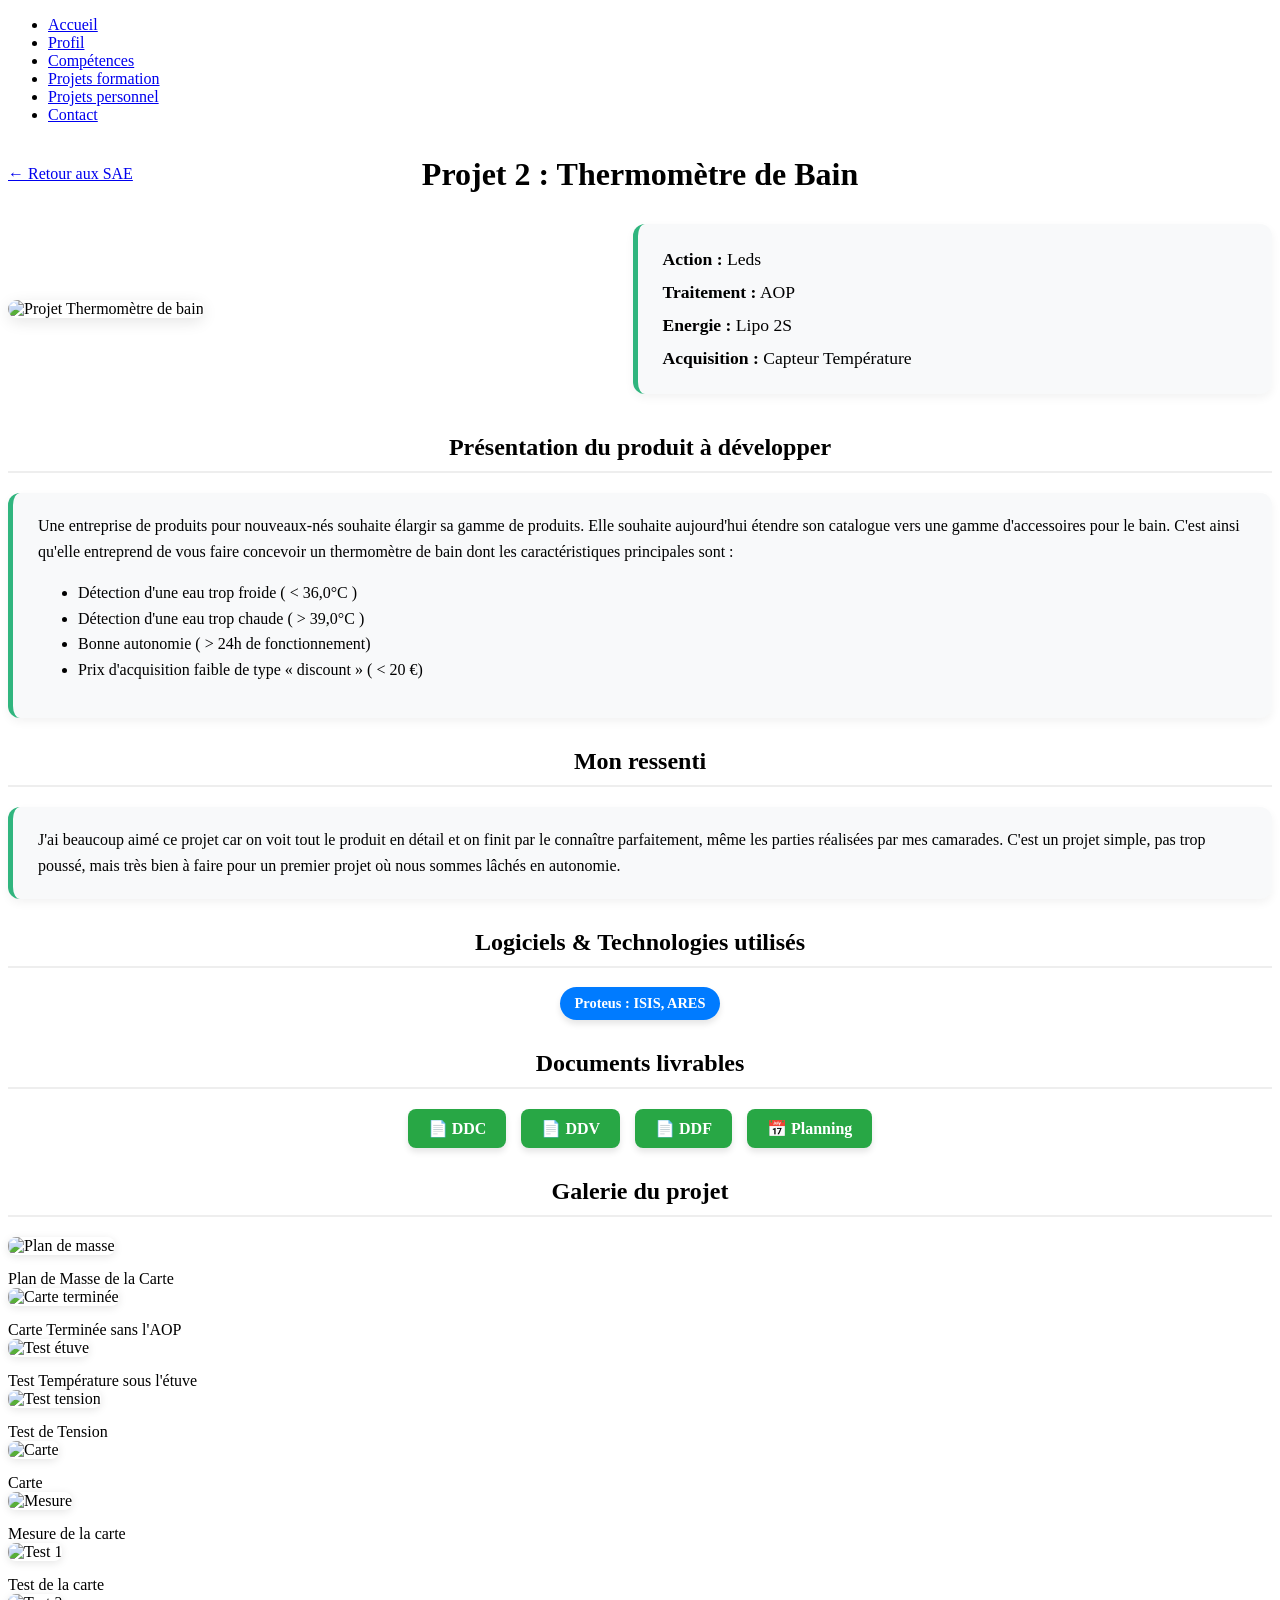
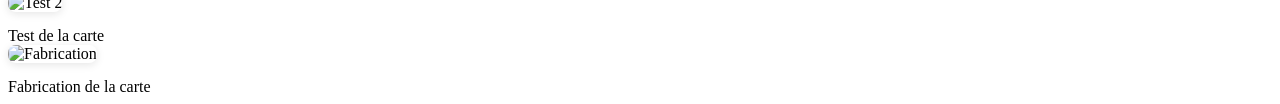
==== projet-thermometre.html @ 76d34338 "Add files via upload" ====
<!DOCTYPE html>
<html lang="fr">
<head>
    <meta charset="UTF-8">
    <meta name="viewport" content="width=device-width, initial-scale=1.0">
    <title>Projet 2 : Thermomètre de Bain</title>
    <link rel="stylesheet" href="style.css">
    
    <style>
        /* --- ANIMATIONS --- */
        @keyframes fadeInUp {
            from {
                opacity: 0;
                transform: translateY(30px);
            }
            to {
                opacity: 1;
                transform: translateY(0);
            }
        }

        .anime-section {
            opacity: 0;
            animation: fadeInUp 0.8s ease-out forwards;
        }
        .delay-1 { animation-delay: 0.2s; }
        .delay-2 { animation-delay: 0.4s; }
        .delay-3 { animation-delay: 0.6s; }
        .delay-4 { animation-delay: 0.8s; }

        /* --- EN-TÊTE : Bouton à gauche et Titre centré au milieu --- */
        .header-projet {
            position: relative;
            display: flex;
            justify-content: center;
            align-items: center;
            margin-top: 30px;
            margin-bottom: 30px;
            min-height: 40px;
        }

        .header-projet .bouton-retour {
            position: absolute;
            left: 0;
        }

        .header-projet h1 {
            margin: 0;
            text-align: center;
        }

        .section-detail h2 {
            text-align: center;
            margin-top: 30px;
            padding-bottom: 10px;
            border-bottom: 2px solid #eee;
        }

        /* --- BLOC INTRO (Image à gauche, Infos à droite) --- */
        .intro-projet {
            display: flex;
            align-items: center;
            gap: 40px;
            margin-bottom: 40px;
        }

        .intro-image {
            flex: 1;
        }

        .intro-image .image-projet-large {
            margin-bottom: 0;
        }

        .projet-info-cles {
            flex: 1;
            background-color: #f8f9fa;
            padding: 25px;
            border-radius: 12px;
            box-shadow: 0 4px 10px rgba(0, 0, 0, 0.05);
            border-left: 5px solid #30b57e;
        }

        .projet-info-cles ul {
            list-style-type: none;
            padding: 0;
            margin: 0;
            text-align: left !important;
        }

        .projet-info-cles li {
            margin-bottom: 12px;
            font-size: 1.1em;
        }

        .projet-info-cles li:last-child {
            margin-bottom: 0;
        }

        /* --- DESIGN DES BLOCS DE TEXTE --- */
        .bloc-texte {
            background-color: #f8f9fa;
            padding: 20px 25px;
            border-radius: 12px;
            box-shadow: 0 4px 10px rgba(0, 0, 0, 0.05);
            border-left: 5px solid #30b57e;
            margin-bottom: 20px;
            line-height: 1.6;
            text-align: left;
        }

        .bloc-texte p {
            margin-top: 0;
            margin-bottom: 15px;
        }
        
        .bloc-texte p:last-child {
            margin-bottom: 0;
        }

        /* --- TAGS (LOGICIELS) --- */
        .tags-container {
            display: flex;
            flex-wrap: wrap;
            gap: 10px;
            margin-bottom: 20px;
            justify-content: center;
        }
        
        .tag {
            background-color: #007BFF;
            color: white;
            padding: 8px 15px;
            border-radius: 20px;
            font-size: 0.9em;
            font-weight: bold;
            transition: transform 0.3s ease, background-color 0.3s ease;
            box-shadow: 0 4px 6px rgba(0,0,0,0.1);
        }
        
        .tag:hover {
            transform: scale(1.1);
            background-color: #0056b3;
        }

        /* --- DOCUMENTS (BOUTONS) --- */
        .documents-grid {
            display: flex;
            flex-wrap: wrap;
            gap: 15px;
            margin-bottom: 30px;
            justify-content: center;
        }
        
        .doc-btn {
            display: flex;
            align-items: center;
            justify-content: center;
            background-color: #28a745;
            color: white;
            text-decoration: none;
            padding: 10px 20px;
            border-radius: 8px;
            font-weight: bold;
            transition: all 0.3s ease;
            box-shadow: 0 4px 6px rgba(0,0,0,0.1);
        }
        
        .doc-btn:hover {
            background-color: #1e7e34;
            transform: translateY(-3px);
            box-shadow: 0 6px 12px rgba(0,0,0,0.15);
        }

        /* --- IMAGES ET MEDIAS --- */
        .image-projet-large {
            max-width: 100%;
            height: auto;
            border-radius: 10px;
            box-shadow: 0 4px 15px rgba(0,0,0,0.1);
            margin-bottom: 20px;
        }
        
        .galerie-media img, .galerie-media video {
            max-width: 100%;
            border-radius: 8px;
            margin-bottom: 15px;
            box-shadow: 0 2px 8px rgba(0,0,0,0.1);
        }

        /* --- RESPONSIVE : Pour les écrans de smartphones --- */
        @media (max-width: 768px) {
            .header-projet {
                flex-direction: column;
                position: static;
                gap: 15px;
            }
            .header-projet .bouton-retour {
                position: static;
            }
            .header-projet h1 {
                text-align: center;
            }
            .intro-projet {
                flex-direction: column;
                gap: 20px;
            }
        }

    </style>
</head>
<body>

    <nav class="navbar">
        <ul>
            <li><a href="index.html" >Accueil</a></li>
            <li><a href="profil.html">Profil</a></li>
            <li><a href="competences.html">Compétences</a></li>
            <li><a href="sae.html"class="actif">Projets formation</a></li>
            <li><a href="projets-perso.html">Projets personnel</a></li>
            <li><a href="contact.html">Contact</a></li>
        </ul>
    </nav>

    <main class="conteneur-detail">
        
        <div class="header-projet anime-section">
            <a href="sae.html" class="bouton-retour">← Retour aux SAE</a>
            <h1>Projet 2 : Thermomètre de Bain</h1>
        </div>
        
        <section class="section-detail">
            
            <div class="intro-projet anime-section delay-1">
                <div class="intro-image">
                    <img src="tdb.png" alt="Projet Thermomètre de bain" class="image-projet-large">
                </div>
                
                <div class="projet-info-cles">
                    <ul>
                        <li><strong>Action :</strong> Leds</li>
                        <li><strong>Traitement :</strong> AOP</li>
                        <li><strong>Energie :</strong> Lipo 2S</li>
                        <li><strong>Acquisition :</strong> Capteur Température</li>
                    </ul>
                </div>
            </div>

            <div class="anime-section delay-2">
                <h2>Présentation du produit à développer</h2>
                <div class="bloc-texte">
                    <p>Une entreprise de produits pour nouveaux-nés souhaite élargir sa gamme de produits. Elle souhaite aujourd'hui étendre son catalogue vers une gamme d'accessoires pour le bain. C'est ainsi qu'elle entreprend de vous faire concevoir un thermomètre de bain dont les caractéristiques principales sont :</p>
                    <ul>
                        <li>Détection d'une eau trop froide ( &lt; 36,0°C )</li>
                        <li>Détection d'une eau trop chaude ( &gt; 39,0°C )</li>
                        <li>Bonne autonomie ( &gt; 24h de fonctionnement)</li>
                        <li>Prix d'acquisition faible de type « discount » ( &lt; 20 €)</li>
                    </ul>
                </div>
            </div>

            <div class="anime-section delay-3">
                <h2>Mon ressenti</h2>
                <div class="bloc-texte">
                    <p>J'ai beaucoup aimé ce projet car on voit tout le produit en détail et on finit par le connaître parfaitement, même les parties réalisées par mes camarades. C'est un projet simple, pas trop poussé, mais très bien à faire pour un premier projet où nous sommes lâchés en autonomie.</p>
                </div>
            </div>

            <div class="anime-section delay-3">
                <h2>Logiciels & Technologies utilisés</h2>
                <div class="tags-container">
                    <span class="tag">Proteus : ISIS, ARES</span>
                </div>
            </div>

            <div class="anime-section delay-3">
                <h2>Documents livrables</h2>
                <div class="documents-grid">
                    <a href="DDC_TDB.docx" target="_blank" class="doc-btn">📄 DDC</a>
                    <a href="DDV_TDB.docx" target="_blank" class="doc-btn">📄 DDV</a>
                    <a href="DDF_TDB.docx" target="_blank" class="doc-btn">📄 DDF</a>
                    <a href="planningtdb.xlsx" target="_blank" class="doc-btn">📅 Planning</a>
                </div>
            </div>

            <div class="anime-section delay-4">
                <h2>Galerie du projet</h2>
                <div class="galerie-media">
                    
                    <div class="conteneur-image">
                        <img src="fabrication-projet2-planmasse.jpeg" alt="Plan de masse">
                        <div class="description-image">Plan de Masse de la Carte</div>
                    </div>

                    <div class="conteneur-image">
                        <img src="projet2-1.jpeg" alt="Carte terminée">
                        <div class="description-image">Carte Terminée sans l'AOP</div>
                    </div>                
                    
                    <div class="conteneur-image">
                        <img src="projet2-2.jpeg" alt="Test étuve">
                        <div class="description-image">Test Température sous l'étuve</div>
                    </div>                 
                    
                    <div class="conteneur-image">
                        <img src="projet2-3.jpeg" alt="Test tension">
                        <div class="description-image">Test de Tension</div>
                    </div>                  
                    
                    <div class="conteneur-image">
                        <img src="projet2-carte.jpeg" alt="Carte">
                        <div class="description-image">Carte</div>
                    </div> 

                    <div class="conteneur-image">
                        <img src="projet2-test (2).jpeg" alt="Mesure">
                        <div class="description-image">Mesure de la carte</div>
                    </div>        

                    <div class="conteneur-image">
                        <img src="projet2-test.jpeg" alt="Test 1">
                        <div class="description-image">Test de la carte</div>
                    </div>           

                    <div class="conteneur-image">
                        <img src="projet2-test3.jpeg" alt="Test 2">
                        <div class="description-image">Test de la carte</div>
                    </div>  

                    <div class="conteneur-image">
                        <img src="sae-fabrication-projet2.jpeg" alt="Fabrication">
                        <div class="description-image">Fabrication de la carte</div>
                    </div>                  
                    
                </div>
            </div>

        </section>
    </main>

</body>
</html>
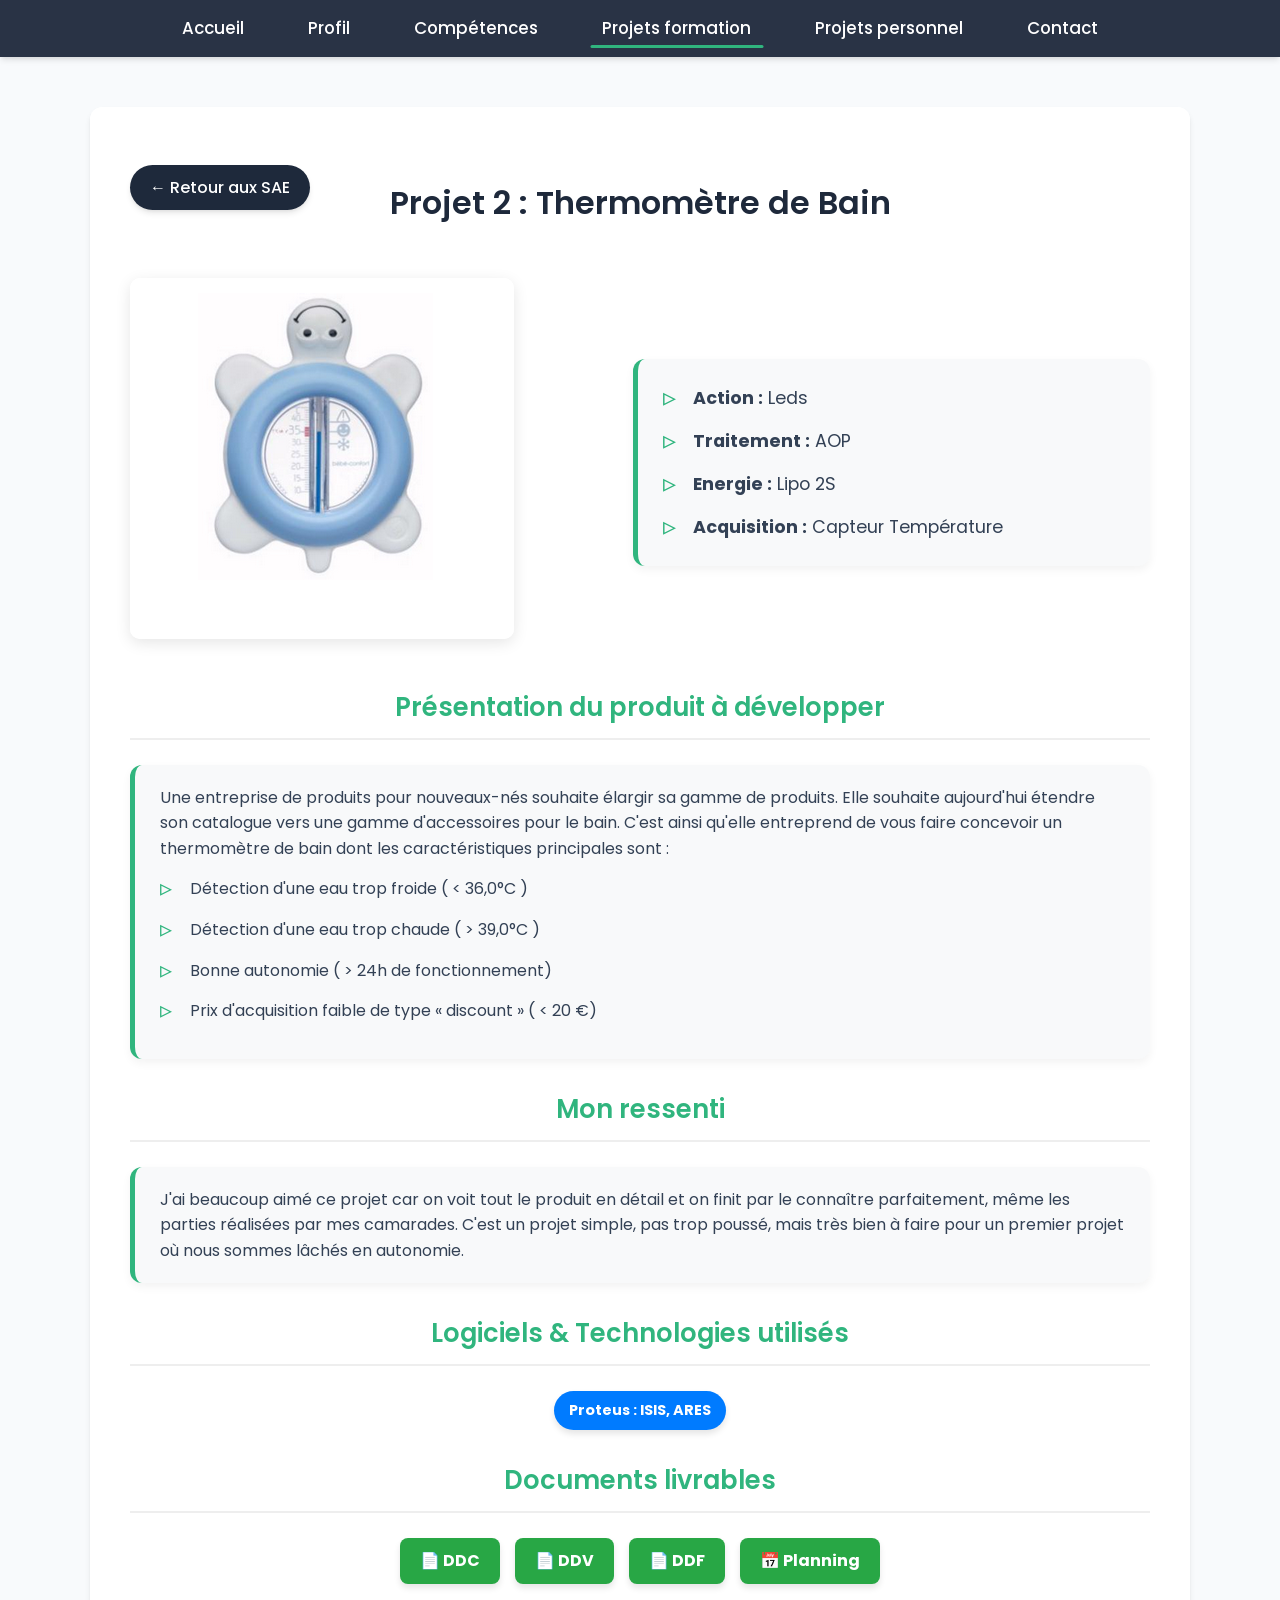
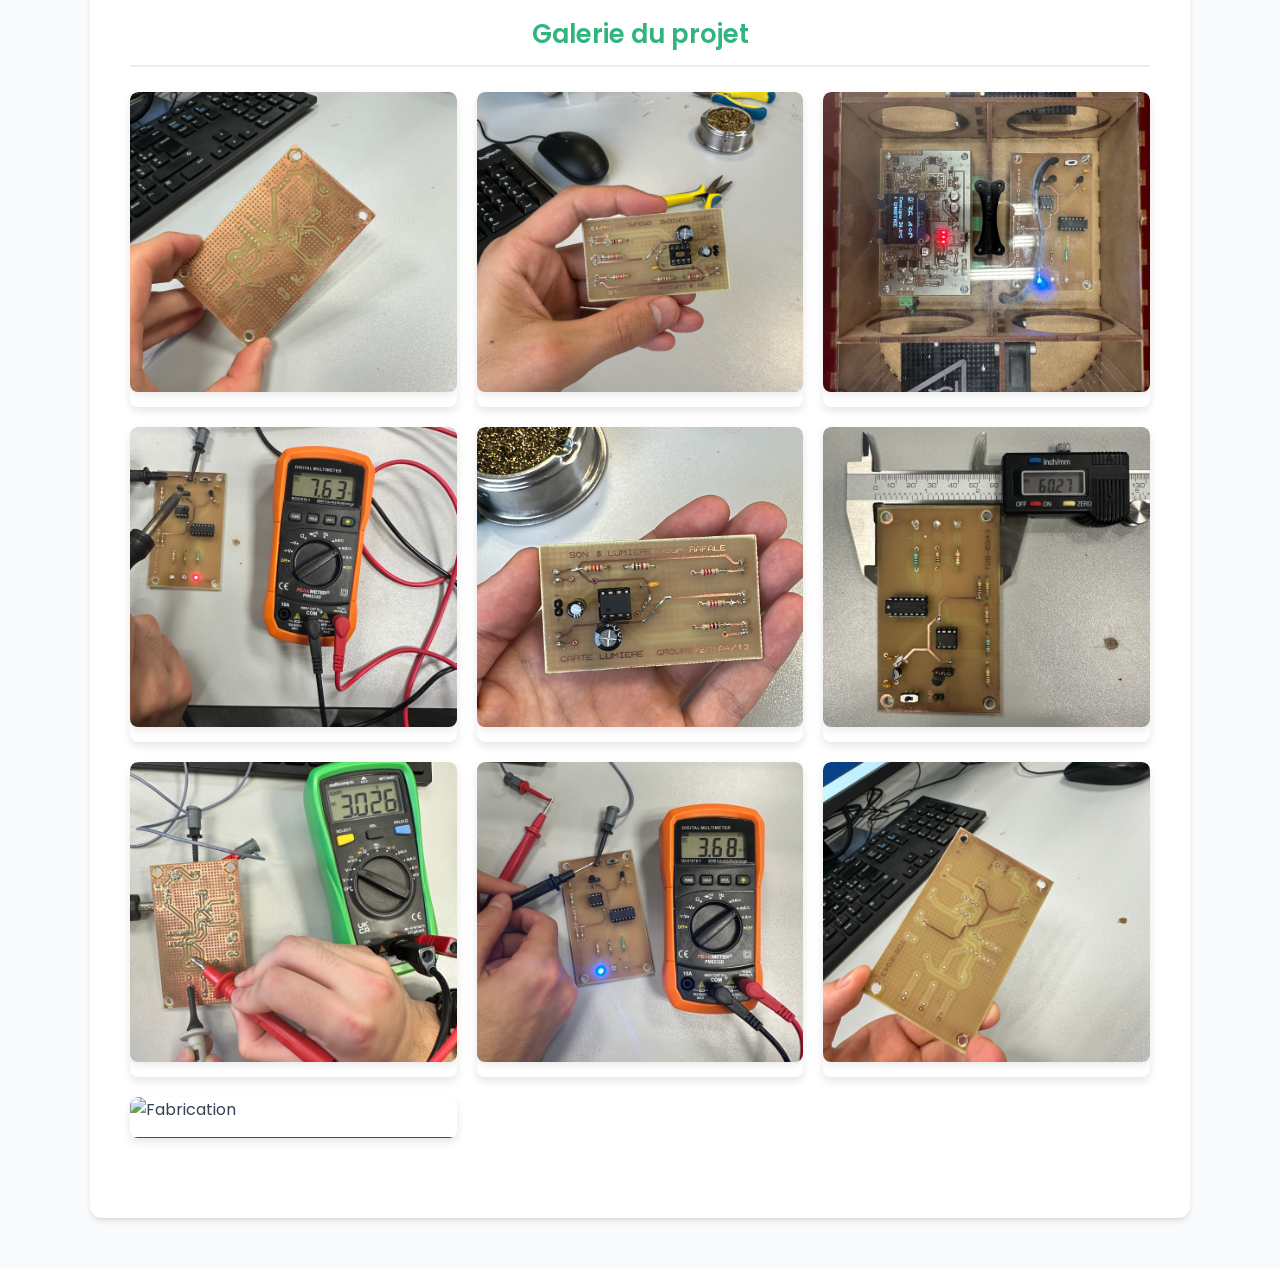
==== commit 5b7d9b8f: "Add files via upload" ====
--- a/projet-thermometre.html
+++ b/projet-thermometre.html
@@ -330,7 +330,12 @@
                     <div class="conteneur-image">
                         <img src="sae-fabrication-projet2.jpeg" alt="Fabrication">
                         <div class="description-image">Fabrication de la carte</div>
-                    </div>                  
+                    </div>      
+                    
+                    <div class="conteneur-image">
+                        <img src="perce1.jpeg" alt="Fabrication">
+                        <div class="description-image">Persage de la Carte</div>
+                    </div>  
                     
                 </div>
             </div>
--- a/style.css
+++ b/style.css
@@ -0,0 +1,963 @@
+/* =========================================
+   VARIABLES & IMPORTATIONS
+   ========================================= */
+@import url('https://fonts.googleapis.com/css2?family=Poppins:wght=300;400;500;600;700&display=swap');
+
+:root {
+    --couleur-primaire: #30b57e; /* Modifié : Vert dynamique #30b57e */
+    --couleur-secondaire: #1e293b; /* Bleu nuit/Gris foncé */
+    --couleur-fond: #f8fafc; /* Gris très clair */
+    --couleur-texte: #334155;
+    --couleur-texte-clair: #64748b;
+    --blanc: #ffffff;
+    --ombre-legere: 0 4px 6px -1px rgba(0, 0, 0, 0.1), 0 2px 4px -1px rgba(0, 0, 0, 0.06);
+    --ombre-forte: 0 20px 25px -5px rgba(0, 0, 0, 0.1), 0 10px 10px -5px rgba(0, 0, 0, 0.04);
+    --transition-douce: all 0.3s cubic-bezier(0.4, 0, 0.2, 1);
+}
+
+/* =========================================
+   STYLES DE BASE ET ANIMATIONS
+   ========================================= */
+* {
+    box-sizing: border-box;
+    margin: 0;
+    padding: 0;
+}
+
+body {
+    font-family: 'Poppins', sans-serif;
+    background-color: var(--couleur-fond);
+    color: var(--couleur-texte);
+    line-height: 1.6;
+    /* Animation d'apparition au chargement de la page */
+    animation: apparitionDouce 0.8s ease-out forwards;
+}
+
+@keyframes apparitionDouce {
+    from { opacity: 0; transform: translateY(15px); }
+    to { opacity: 1; transform: translateY(0); }
+}
+
+h1, h2, h3 {
+    color: var(--couleur-secondaire);
+    font-weight: 600;
+}
+
+/* =========================================
+   BARRE DE NAVIGATION (FIXE & MODERNE)
+   ========================================= */
+.navbar {
+    background-color: rgba(30, 41, 59, 0.95);
+    backdrop-filter: blur(10px); /* Effet de verre dépoli */
+    position: sticky;
+    top: 0;
+    z-index: 1000;
+    padding: 15px 0;
+    box-shadow: var(--ombre-legere);
+}
+
+.navbar ul {
+    list-style: none;
+    display: flex;
+    justify-content: center;
+    gap: 40px;
+    flex-wrap: wrap;
+}
+
+.navbar a {
+    color: var(--blanc);
+    text-decoration: none;
+    font-weight: 500;
+    font-size: 1.05em;
+    padding: 8px 12px;
+    position: relative;
+    transition: var(--transition-douce);
+}
+
+/* Soulignement animé au survol */
+.navbar a::after {
+    content: '';
+    position: absolute;
+    width: 0;
+    height: 3px;
+    bottom: 0;
+    left: 50%;
+    background-color: var(--couleur-primaire);
+    transition: var(--transition-douce);
+    transform: translateX(-50%);
+    border-radius: 2px;
+}
+
+.navbar a:hover::after, .navbar a.actif::after {
+    width: 100%;
+}
+
+.navbar a:hover {
+    color: #a3ebd0; /* Modifié : Vert très clair au lieu de bleu clair */
+}
+
+/* =========================================
+   CONTENEURS PRINCIPAUX (PAGES)
+   ========================================= */
+.conteneur, .conteneur-detail {
+    max-width: 1100px;
+    margin: 50px auto;
+    padding: 40px;
+    background-color: var(--blanc);
+    border-radius: 12px;
+    box-shadow: var(--ombre-legere);
+}
+
+.text-center {
+    text-align: center;
+}
+
+.introduction {
+    font-size: 1.15em;
+    color: var(--couleur-texte-clair);
+    border-left: 4px solid var(--couleur-primaire);
+    padding-left: 20px;
+    margin: 20px 0 40px 0;
+    font-style: italic;
+    background-color: #f1f5f9;
+    padding: 15px 20px;
+    border-radius: 0 8px 8px 0;
+}
+
+/* =========================================
+   BOUTONS & LIENS DIVERS
+   ========================================= */
+.bouton-retour {
+    display: inline-block;
+    color: var(--blanc);
+    background-color: var(--couleur-secondaire);
+    padding: 10px 20px;
+    border-radius: 30px;
+    text-decoration: none;
+    font-weight: 500;
+    margin-bottom: 30px;
+    transition: var(--transition-douce);
+    box-shadow: var(--ombre-legere);
+}
+
+.bouton-retour:hover {
+    background-color: var(--couleur-primaire);
+    transform: translateX(-5px);
+}
+
+/* =========================================
+   GRILLE DES COMPÉTENCES & CARTES INTERACTIVES
+   ========================================= */
+.grille-competences {
+    display: grid;
+    grid-template-columns: repeat(auto-fit, minmax(320px, 1fr));
+    gap: 30px;
+    margin-top: 40px;
+}
+
+.carte {
+    background: linear-gradient(135deg, var(--blanc) 0%, #f8fafc 100%);
+    border: 1px solid #e2e8f0;
+    border-radius: 12px;
+    padding: 50px 20px;
+    text-align: center;
+    text-decoration: none;
+    position: relative;
+    overflow: hidden;
+    min-height: 200px;
+    display: flex;
+    align-items: center;
+    justify-content: center;
+    transition: var(--transition-douce);
+    box-shadow: var(--ombre-legere);
+}
+
+.carte h2 {
+    font-size: 1.8em;
+    margin: 0;
+    color: var(--couleur-secondaire);
+    transition: var(--transition-douce);
+    z-index: 2;
+}
+
+.carte:hover {
+    transform: translateY(-10px);
+    box-shadow: var(--ombre-forte);
+    border-color: var(--couleur-primaire);
+}
+
+.carte:hover h2 {
+    opacity: 0;
+    transform: translateY(-20px);
+}
+
+/* Infobulle élégante au survol */
+.infobulle {
+    position: absolute;
+    top: 0;
+    left: 0;
+    width: 100%;
+    height: 100%;
+    background: linear-gradient(135deg, var(--couleur-secondaire) 0%, #0f172a 100%);
+    color: var(--blanc);
+    display: flex;
+    flex-direction: column;
+    justify-content: center;
+    padding: 30px;
+    opacity: 0;
+    transform: translateY(20px);
+    transition: var(--transition-douce);
+    text-align: left;
+    font-size: 0.95em;
+    z-index: 3;
+}
+
+.carte:hover .infobulle {
+    opacity: 1;
+    transform: translateY(0);
+}
+
+.infobulle p {
+    margin-bottom: 10px;
+    line-height: 1.5;
+}
+
+.infobulle strong {
+    color: #a3ebd0; /* Modifié : Vert clair pour faire ressortir les mots-clés */
+}
+
+/* =========================================
+   PAGES DE DÉTAILS (SAE, Automatisme, etc.)
+   ========================================= */
+.section-detail {
+    margin-top: 50px;
+}
+
+.section-detail h2 {
+    font-size: 1.6em;
+    color: var(--couleur-primaire);
+    border-bottom: 2px solid #e2e8f0;
+    padding-bottom: 10px;
+    margin-bottom: 25px;
+}
+
+.section-detail ul {
+    list-style-type: none;
+}
+
+.section-detail ul li {
+    position: relative;
+    padding-left: 30px;
+    margin-bottom: 15px;
+}
+
+/* Puces personnalisées pour les listes */
+.section-detail ul li::before {
+    content: '▹';
+    position: absolute;
+    left: 0;
+    color: var(--couleur-primaire);
+    font-size: 1.5em;
+    line-height: 1;
+    top: 0;
+}
+
+/* =========================================
+   IMAGES ET GALERIES
+   ========================================= */
+.grille-projets, .grille-images-simples {
+    display: grid;
+    grid-template-columns: repeat(auto-fit, minmax(280px, 1fr));
+    gap: 25px;
+    margin-top: 30px;
+}
+
+.projet-bloc, .projet-focus {
+    background-color: #f8fafc;
+    border: 1px solid #e2e8f0;
+    border-radius: 12px;
+    padding: 25px;
+    transition: var(--transition-douce);
+}
+
+.projet-bloc:hover {
+    box-shadow: var(--ombre-legere);
+    transform: translateY(-5px);
+}
+
+.projet-bloc h3 {
+    margin-bottom: 15px;
+    color: var(--couleur-secondaire);
+}
+
+.image-projet, .image-galerie {
+    width: 100%;
+    height: 200px;
+    object-fit: cover; /* Recadre l'image proprement sans la déformer */
+    border-radius: 8px;
+    margin-top: 15px;
+    box-shadow: var(--ombre-legere);
+    transition: var(--transition-douce);
+}
+
+.image-projet:hover, .image-galerie:hover {
+    transform: scale(1.03); /* Zoom très léger au survol */
+    box-shadow: var(--ombre-forte);
+}
+
+/* =========================================
+   FORMULAIRE DE CONTACT
+   ========================================= */
+.formulaire-contact {
+    display: flex;
+    flex-direction: column;
+    gap: 20px;
+    max-width: 600px;
+    margin: 0 auto;
+    background: #f8fafc;
+    padding: 40px;
+    border-radius: 12px;
+    border: 1px solid #e2e8f0;
+}
+
+.formulaire-contact input, .formulaire-contact textarea {
+    width: 100%;
+    padding: 15px;
+    border: 2px solid #cbd5e1;
+    border-radius: 8px;
+    font-family: inherit;
+    font-size: 1em;
+    transition: var(--transition-douce);
+    outline: none;
+    background-color: var(--blanc);
+}
+
+.formulaire-contact input:focus, .formulaire-contact textarea:focus {
+    border-color: var(--couleur-primaire);
+    box-shadow: 0 0 0 4px rgba(48, 181, 126, 0.1); /* Modifié : Halo vert au focus */
+}
+
+.formulaire-contact button {
+    background-color: var(--couleur-primaire);
+    color: var(--blanc);
+    border: none;
+    padding: 15px;
+    font-size: 1.1em;
+    font-weight: 600;
+    border-radius: 8px;
+    cursor: pointer;
+    transition: var(--transition-douce);
+}
+
+.formulaire-contact button:hover {
+    background-color: #248c61; /* Modifié : Vert plus foncé au survol */
+    transform: translateY(-2px);
+    box-shadow: var(--ombre-legere);
+}
+
+/* =========================================
+   RESPONSIVE DESIGN (Mobiles et Tablettes)
+   ========================================= */
+@media screen and (max-width: 768px) {
+    .navbar ul {
+        flex-direction: column;
+        align-items: center;
+        gap: 15px;
+    }
+    
+    .conteneur, .conteneur-detail {
+        margin: 20px;
+        padding: 25px;
+    }
+    
+    h1 {
+        font-size: 1.8em;
+    }
+    
+    .carte {
+        min-height: 150px;
+    }
+}
+
+/* --- GALERIE MEDIA DES PROJETS --- */
+.galerie-media {
+    display: grid;
+    /* Crée des colonnes qui s'adaptent automatiquement : minimum 250px de large */
+    grid-template-columns: repeat(auto-fit, minmax(250px, 1fr));
+    gap: 20px; /* Espace entre les photos/vidéos */
+    margin-top: 20px;
+    margin-bottom: 40px;
+}
+
+.galerie-media img,
+.galerie-media video {
+    width: 100%; /* Prend toute la largeur de sa colonne */
+    height: 100%;
+    max-height: 300px; /* Limite la hauteur pour que tout soit homogène */
+    object-fit: cover; /* Recadre l'image proprement sans l'écraser */
+    border-radius: 8px; /* Bords légèrement arrondis */
+    box-shadow: 0 4px 8px rgba(0, 0, 0, 0.1); /* Petite ombre légère */
+    transition: transform 0.3s ease; /* Animation pour le survol */
+}
+
+/* Petit effet de zoom quand on passe la souris sur une vidéo */
+.galerie-media img:hover,
+.galerie-media video:hover {
+    transform: scale(1.03);
+}
+
+/* --- GALERIE MEDIA DES PROJETS (AVEC EFFET OVERLAY) --- */
+.galerie-media {
+    display: grid;
+    grid-template-columns: repeat(auto-fit, minmax(250px, 1fr));
+    gap: 20px;
+    margin-top: 20px;
+    margin-bottom: 40px;
+}
+
+/* La boîte qui contient l'image et le texte */
+.conteneur-image {
+    position: relative; /* Permet de placer le texte par-dessus l'image */
+    overflow: hidden; /* Cache tout ce qui dépasse de la boîte */
+    border-radius: 8px;
+    box-shadow: 0 4px 8px rgba(0, 0, 0, 0.1);
+}
+
+.conteneur-image img {
+    width: 100%;
+    height: 100%;
+    max-height: 300px;
+    object-fit: cover;
+    display: block;
+    transition: transform 0.4s ease; /* Animation fluide pour le zoom */
+}
+
+/* Le texte de description */
+.description-image {
+    position: absolute;
+    bottom: 0;
+    left: 0;
+    right: 0;
+    background: rgba(0, 0, 0, 0.75); /* Fond noir semi-transparent */
+    color: #ffffff; /* Texte en blanc */
+    padding: 15px;
+    text-align: center;
+    font-size: 0.9em;
+    font-weight: 500;
+    transform: translateY(100%); /* Décale le texte en bas (hors de l'image) par défaut */
+    transition: transform 0.4s ease; /* Animation fluide pour la remontée */
+}
+
+/* --- EFFETS AU SURVOL --- */
+
+/* Zoom l'image */
+.conteneur-image:hover img {
+    transform: scale(1.05); 
+}
+
+/* Fait remonter le texte */
+.conteneur-image:hover .description-image {
+    transform: translateY(0); 
+}
+
+.en-tete-projets {
+    text-align: center;
+    margin-bottom: 40px;
+}
+
+.bouton-youtube {
+    display: inline-flex;
+    align-items: center;
+    gap: 10px;
+    background-color: #ff0000;
+    color: var(--blanc);
+    padding: 12px 25px;
+    border-radius: 30px;
+    text-decoration: none;
+    font-weight: 600;
+    font-size: 1.1em;
+    margin-top: 20px;
+    transition: var(--transition-douce);
+    box-shadow: var(--ombre-legere);
+}
+
+.bouton-youtube:hover {
+    background-color: #cc0000;
+    transform: translateY(-3px);
+    box-shadow: var(--ombre-forte);
+    color: var(--blanc);
+}
+
+/* Styles pour rendre les vidéos YouTube "Responsive" (adaptables aux écrans) */
+.video-container {
+    position: relative;
+    padding-bottom: 56.25%; /* Ratio 16:9 parfait pour YouTube */
+    height: 0;
+    overflow: hidden;
+    border-radius: 8px;
+    margin-top: 20px;
+    box-shadow: var(--ombre-legere);
+    background-color: #000; /* Fond noir pendant le chargement */
+}
+
+.video-container iframe {
+    position: absolute;
+    top: 0;
+    left: 0;
+    width: 100%;
+    height: 100%;
+    border: none;
+}
+
+.en-tete-profil {
+    display: flex;
+    gap: 40px;
+    align-items: center;
+    margin-bottom: 50px;
+    flex-wrap: wrap;
+    background: linear-gradient(135deg, var(--blanc) 0%, #f1f5f9 100%);
+    padding: 30px;
+    border-radius: 12px;
+    box-shadow: var(--ombre-legere);
+    border: 1px solid #e2e8f0;
+}
+
+.photo-profil {
+    width: 180px; 
+    height: 180px; 
+    border-radius: 50%; 
+    object-fit: cover; 
+    border: 5px solid var(--blanc); 
+    box-shadow: var(--ombre-forte);
+}
+
+.texte-profil h2 {
+    font-size: 2.2em;
+    margin-bottom: 5px;
+    color: var(--couleur-secondaire);
+}
+
+.etiquette-statut {
+    display: inline-block;
+    background-color: var(--couleur-primaire);
+    color: var(--blanc);
+    padding: 8px 16px;
+    border-radius: 30px;
+    font-size: 0.9em;
+    font-weight: 600;
+    margin-bottom: 15px;
+}
+
+.citation-profil {
+    font-size: 1.1em;
+    color: var(--couleur-texte-clair);
+    font-style: italic;
+    line-height: 1.6;
+}
+
+/* --- Styles de la frise chronologique --- */
+.frise-chronologique {
+    position: relative;
+    max-width: 850px;
+    margin: 40px auto;
+    padding-left: 40px;
+    border-left: 4px solid var(--couleur-primaire);
+}
+
+.etape-frise {
+    position: relative;
+    margin-bottom: 50px;
+    animation: apparitionDouce 0.8s ease-out forwards;
+}
+
+.icone-frise {
+    position: absolute;
+    left: -62px;
+    top: 0;
+    width: 40px;
+    height: 40px;
+    background-color: var(--couleur-primaire);
+    color: var(--blanc);
+    border-radius: 50%;
+    display: flex;
+    align-items: center;
+    justify-content: center;
+    font-size: 1.2em;
+    box-shadow: 0 0 0 6px var(--blanc), var(--ombre-legere);
+    z-index: 2;
+    transition: var(--transition-douce);
+}
+
+.etape-frise:hover .icone-frise {
+    transform: scale(1.1) rotate(10deg);
+    background-color: var(--couleur-secondaire);
+}
+
+.date-frise {
+    display: inline-block;
+    color: var(--couleur-primaire);
+    font-weight: 700;
+    font-size: 1.1em;
+    margin-bottom: 10px;
+}
+
+.contenu-frise {
+    background-color: var(--blanc);
+    border: 1px solid #e2e8f0;
+    padding: 25px;
+    border-radius: 12px;
+    box-shadow: var(--ombre-legere);
+    transition: var(--transition-douce);
+    position: relative;
+}
+
+.contenu-frise::before {
+    content: '';
+    position: absolute;
+    left: -10px;
+    top: 15px;
+    border-style: solid;
+    border-width: 10px 10px 10px 0;
+    border-color: transparent #e2e8f0 transparent transparent;
+}
+
+.contenu-frise::after {
+    content: '';
+    position: absolute;
+    left: -8px;
+    top: 15px;
+    border-style: solid;
+    border-width: 10px 10px 10px 0;
+    border-color: transparent var(--blanc) transparent transparent;
+}
+
+.contenu-frise:hover {
+    box-shadow: var(--ombre-forte);
+    border-color: var(--couleur-primaire);
+    transform: translateX(5px);
+}
+
+.contenu-frise h3 {
+    margin: 0 0 10px 0;
+    font-size: 1.3em;
+}
+
+.contenu-frise p {
+    margin-bottom: 8px;
+    color: var(--couleur-texte);
+}
+
+.lieu {
+    display: flex;
+    align-items: center;
+    gap: 8px;
+    color: var(--couleur-texte-clair);
+    font-size: 0.9em;
+    margin-top: 15px;
+    padding-top: 10px;
+    border-top: 1px dashed #cbd5e1;
+}
+
+/* --- Badges de Soft Skills --- */
+.grille-savoir-etre {
+    display: flex;
+    gap: 15px;
+    flex-wrap: wrap;
+    margin-top: 20px;
+}
+
+.badge-skill {
+    background-color: #d1fae5; /* Modifié : Fond vert clair */
+    color: #065f46;            /* Modifié : Texte vert sombre */
+    padding: 10px 20px;
+    border-radius: 30px;
+    font-weight: 600;
+    font-size: 0.95em;
+    display: flex;
+    align-items: center;
+    gap: 8px;
+    transition: var(--transition-douce);
+}
+
+.badge-skill:hover {
+    background-color: var(--couleur-primaire);
+    color: var(--blanc);
+    transform: translateY(-3px);
+}
+
+.section-actualites {
+    margin-top: 50px;
+    padding-top: 40px;
+    border-top: 2px dashed #e2e8f0;
+    text-align: left;
+}
+
+.titre-actu {
+    display: flex;
+    align-items: center;
+    gap: 15px;
+    font-size: 1.8em;
+    color: var(--couleur-secondaire);
+    margin-bottom: 30px;
+}
+
+.icone-pulse {
+    color: #ef4444; /* Rouge vif pour le côté "Live/Actu" */
+    animation: pulsation 2s infinite;
+}
+
+@keyframes pulsation {
+    0% { transform: scale(1); opacity: 1; }
+    50% { transform: scale(1.2); opacity: 0.7; }
+    100% { transform: scale(1); opacity: 1; }
+}
+
+/* Liste des notifications */
+.liste-notifications {
+    display: flex;
+    flex-direction: column;
+    gap: 15px;
+}
+
+.notification {
+    display: flex;
+    align-items: center;
+    gap: 20px;
+    background-color: #f8fafc;
+    border-left: 5px solid var(--couleur-primaire);
+    padding: 20px;
+    border-radius: 8px;
+    text-decoration: none;
+    color: var(--couleur-texte);
+    transition: var(--transition-douce);
+    box-shadow: 0 2px 4px rgba(0,0,0,0.05);
+}
+
+.notification:hover {
+    background-color: var(--blanc);
+    transform: translateX(10px); /* Glisse vers la droite au survol */
+    box-shadow: var(--ombre-legere);
+    border-color: #30b57e; /* Modifié : Changé pour ta couleur verte */
+}
+
+.notif-icone {
+    width: 45px;
+    height: 45px;
+    background-color: #d1fae5; /* Modifié : Fond vert clair */
+    color: var(--couleur-primaire);
+    border-radius: 50%;
+    display: flex;
+    align-items: center;
+    justify-content: center;
+    font-size: 1.2em;
+    flex-shrink: 0;
+}
+
+.notification:hover .notif-icone {
+    background-color: var(--couleur-primaire);
+    color: var(--blanc);
+    transition: var(--transition-douce);
+}
+
+.notif-contenu {
+    flex: 1;
+}
+
+.notif-date {
+    font-size: 0.85em;
+    color: var(--couleur-texte-clair);
+    font-weight: 600;
+    margin-bottom: 3px;
+    display: block;
+}
+
+.notif-titre {
+    font-size: 1.1em;
+    font-weight: 600;
+    color: var(--couleur-secondaire);
+    margin: 0 0 5px 0;
+}
+
+.notif-desc {
+    font-size: 0.95em;
+    margin: 0;
+    color: var(--couleur-texte);
+}
+
+.notif-fleche {
+    color: var(--couleur-texte-clair);
+    font-size: 1.2em;
+    transition: var(--transition-douce);
+}
+
+.notification:hover .notif-fleche {
+    color: var(--couleur-primaire);
+    transform: translateX(5px);
+}
+
+.entete-contact {
+    text-align: center;
+    margin-bottom: 50px;
+}
+
+.entete-contact h1 {
+    font-size: 2.5em;
+    margin-bottom: 10px;
+}
+
+.entete-contact p {
+    color: var(--couleur-texte-clair);
+    font-size: 1.1em;
+    max-width: 600px;
+    margin: 0 auto;
+}
+
+/* Disposition en 2 colonnes (Infos / Formulaire) */
+.grille-contact {
+    display: grid;
+    grid-template-columns: 1fr 1.5fr;
+    gap: 50px;
+    align-items: start;
+}
+
+/* --- Colonne de gauche : Coordonnées --- */
+.coordonnees-liste {
+    display: flex;
+    flex-direction: column;
+    gap: 20px;
+}
+
+.carte-info {
+    display: flex;
+    align-items: center;
+    gap: 20px;
+    background-color: var(--blanc);
+    padding: 20px;
+    border-radius: 12px;
+    border: 1px solid #e2e8f0;
+    box-shadow: var(--ombre-legere);
+    transition: var(--transition-douce);
+    text-decoration: none;
+    color: var(--couleur-texte);
+}
+
+.carte-info:hover {
+    transform: translateY(-5px);
+    box-shadow: var(--ombre-forte);
+    border-color: var(--couleur-primaire);
+}
+
+.carte-info .icone-cercle {
+    width: 50px;
+    height: 50px;
+    background-color: #e6f7f0; /* Modifié : Fond vert ultra-clair */
+    color: var(--couleur-primaire);
+    border-radius: 50%;
+    display: flex;
+    align-items: center;
+    justify-content: center;
+    font-size: 1.3em;
+    transition: var(--transition-douce);
+    flex-shrink: 0;
+}
+
+.carte-info:hover .icone-cercle {
+    background-color: var(--couleur-primaire);
+    color: var(--blanc);
+}
+
+.carte-info div h3 {
+    margin: 0 0 5px 0;
+    font-size: 1.1em;
+    color: var(--couleur-secondaire);
+}
+
+.carte-info div p {
+    margin: 0;
+    color: var(--couleur-texte-clair);
+    font-size: 0.95em;
+}
+
+/* --- Colonne de droite : Formulaire amélioré --- */
+.boite-formulaire {
+    background: var(--blanc);
+    padding: 40px;
+    border-radius: 12px;
+    box-shadow: var(--ombre-legere);
+    border: 1px solid #e2e8f0;
+}
+
+.boite-formulaire h2 {
+    margin-top: 0;
+    margin-bottom: 25px;
+    font-size: 1.5em;
+}
+
+/* Le style des champs est déjà géré par .formulaire-contact dans style.css */
+.formulaire-contact {
+    padding: 0;
+    border: none;
+    background: transparent;
+    box-shadow: none;
+    max-width: 100%;
+}
+
+/* Rendre la grille responsive pour les téléphones */
+@media screen and (max-width: 900px) {
+    .grille-contact {
+        grid-template-columns: 1fr; /* Passe sur 1 seule colonne */
+    }
+}
+
+/* --- Styles pour les petits tags dans les cartes de projets --- */
+.conteneur-tags {
+    display: flex;
+    flex-wrap: wrap; /* Permet aux tags de passer à la ligne s'il y en a trop */
+    gap: 8px; /* Espace entre chaque tag */
+    margin: 15px 0; /* Espace au-dessus et en dessous de la zone des tags */
+}
+
+.tag-mini {
+    background-color: #e6f7f0; /* Modifié : Fond vert très clair */
+    color: var(--couleur-primaire); /* Texte en vert */
+    padding: 6px 12px;
+    border-radius: 20px;
+    font-size: 0.85em;
+    font-weight: 600;
+    display: inline-flex;
+    align-items: center;
+    gap: 6px; /* Espace entre l'icône et le texte */
+    transition: var(--transition-douce);
+} 
+
+/* Petit effet au survol du tag */
+.projet-bloc:hover .tag-mini {
+    background-color: var(--couleur-primaire);
+    color: var(--blanc);
+}
+
+.tag-mini {
+    font-family: 'JetBrains Mono', 'Fira Code', 'Courier New', monospace;
+    font-weight: 600;
+    letter-spacing: 0.5px;
+}
+
+.tag-mini i {
+    margin-right: 6px;
+}
+
+.projet-bloc, .projet-focus {
+    background-color: #f8fafc;
+    border: 2px solid #e2e8f0; /* Passé de 1px à 2px */
+    border-radius: 12px;
+    padding: 25px;
+    transition: var(--transition-douce);
+}
+
+/* 2. Au survol, la bordure reste à 2px mais change de couleur */
+.projet-bloc:hover {
+    box-shadow: var(--ombre-legere);
+    transform: translateY(-5px);
+    border-color: var(--couleur-primaire); /* Devient verte et plus visible */
+}
+
